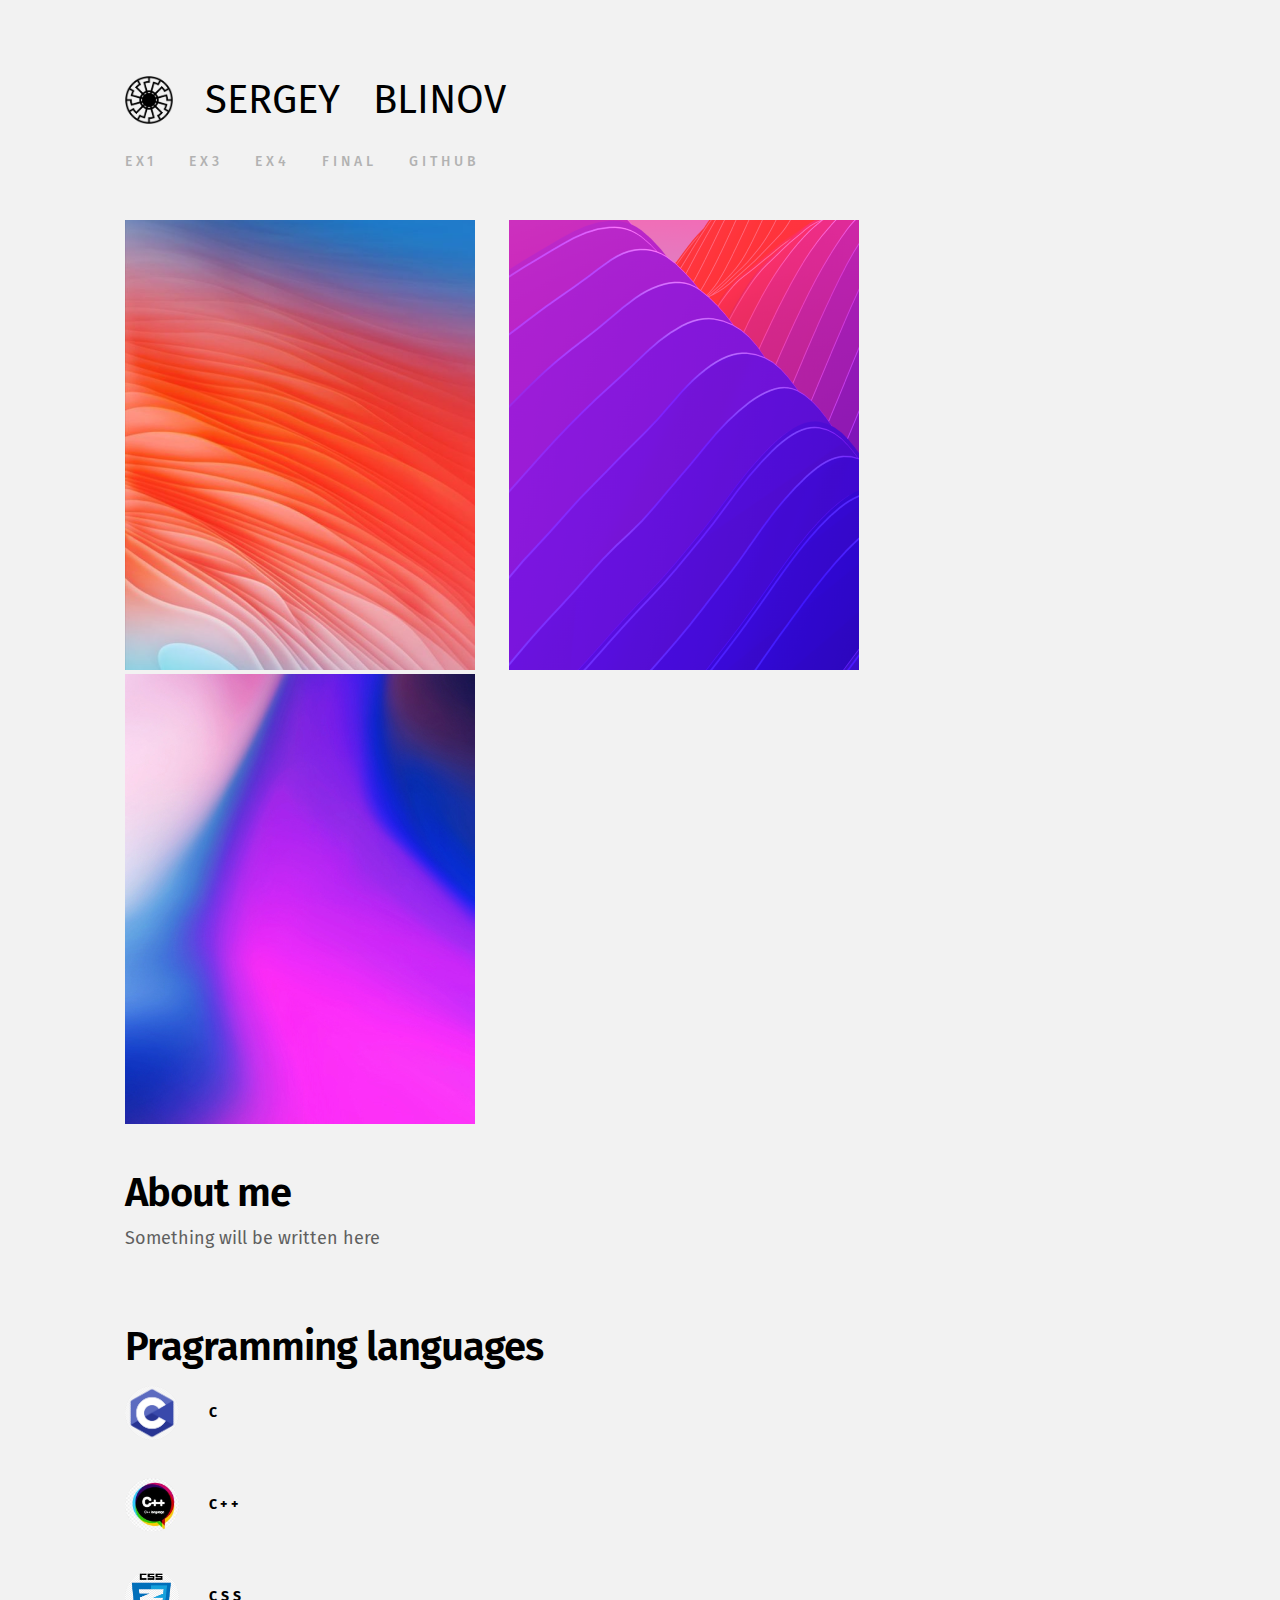
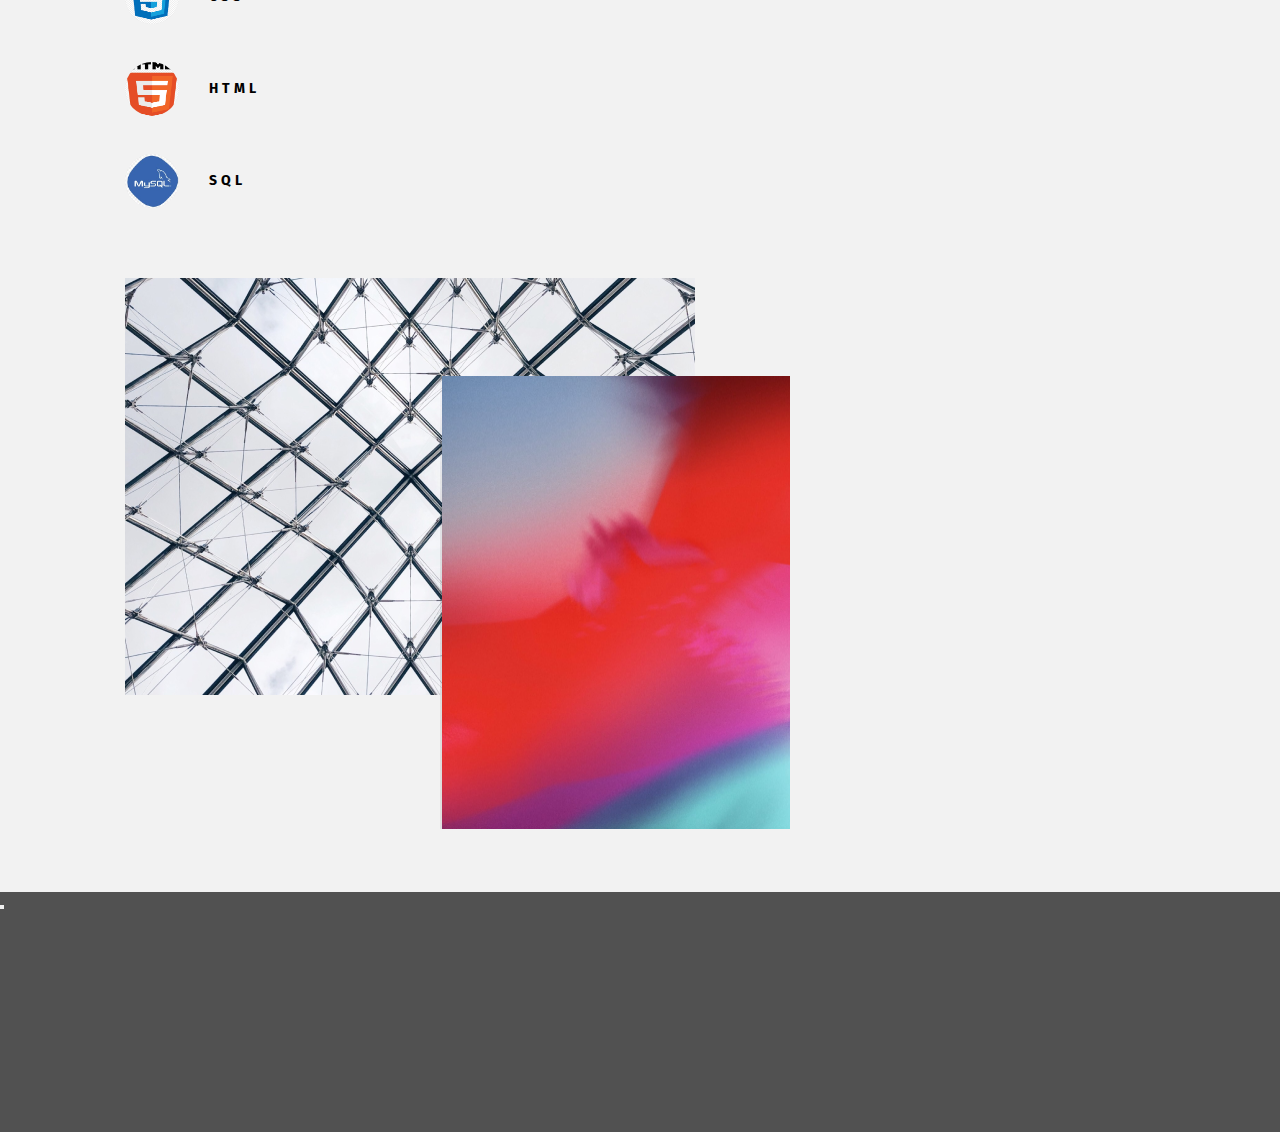
==== index.html @ 4a15f1aa "first commit" ====
<!DOCTYPE html>
<html>
    <head>
        <title>Sergey - ex.2</title>
        <link rel="stylesheet" href="includes/style.css">
        <meta charset="UTF-8">
        <link href="http://fonts.googleapis.com/css?family=Fira+Sans" rel="stylesheet">
    </head>
    <body>
      <div id="wrapper">
        <header>
            <a href="#" id="logo"><span>Sergey &nbsp; Blinov</span></a>
        </header>           
        <nav>                                                    <!--link:ex,git,others-->
            <a href="exercises/ex1/index.html">ex1</a>
            <a href="#">ex3</a>
            <a href="#">ex4</a>
            <a href="#">final</a>
            <a href="#">github</a>
        </nav>
        <main>
            <section >                                              <!--pic of me?-->
                <img src="images/Placeholder1.png" alt="placeholder1" title="placeholder1">
                <img src="images/Placeholder2.png" alt="placeholder2" title="placeholder2">
                <img src="images/Placeholder3.jpg" alt="placeholder3" title="placeholder3">
            </section>
            <section>                                               <!--about me-->
                <h2>About me</h2>
                <p>Something will be written here</p>
            </section>
            <section>
                <h2>Pragramming languages</h2>                                              <!--programming languages-->
                <ul>
                    <li><img src="images/c.png" alt="c" title="c">c</li>
                    <li><img src="images/c++.png" alt="c++" title="c++">c++</li>
                    <li><img src="images/css.png" alt="css" title="css">css</li>
                    <li><img src="images/html.png" alt="html" title="html">html</li>
                    <li><img src="images/mysql.jpg" alt="mysql" title="mysql">sql</li>
                </ul>
            </section >
            
            <section class="img_on_img">                                               <!--photo or video-->
                <img class="image1" src="images/Placeholder4.png" alt="Placeholder4" title="placeholder4">
                <img class="image2" src="images/Placeholder5.png" alt="Placeholder5" title="placeholder5">
            </section>
        </main>
      </div>
      <footer>
          <section>
              <button></button>
              <a href=""></a>
              <a href=""></a>
              <a href=""></a>
              <a href=""></a>
          </section>
          <section>
                <a href=""></a>
                <a href=""></a>
                <a href=""></a>
                <a href=""></a>
          </section>
      </footer>
    </body>
</html>
---- includes/style.css ----
*{
    margin: 0;
    padding: 0;
    font-style: normal;


}
header,main,footer,nav,aside,section,div{
    display: block;
}

/*body */

body {
    background-color: #F2F2F2;
    font-family: fira sans;
}

#wrapper{
    margin: 76px 125px 193px 125px;
}

a{
    text-decoration: none;
}

     /* logo */

#logo {
    background-image: url("../images/logo.png");
    background-size: contain;
    background-repeat: no-repeat;
    width: 88px;
    height: 88px;
    text-transform: uppercase;
    font-size: 40px;
    fill: solid;                     
    color: black;
}
#logo span{
    padding-left: 80px;
}

/*nav*/

nav{
font-weight: 500;
font-size: 14px;
line-height: 24px;
letter-spacing: 4px;
text-transform: uppercase;
padding-top: 26px;
padding-bottom: 46px;
}

nav a{
    padding-right:24px;
    color: #222222;
    opacity: 0.3;
}

nav a:hover{
    color: #1434E1;
}

/*pictures*/

section img{
    width: 350px;
    height: 450px;
    margin-right: 30px;

}

/*about me*/

section h2{
    width: 539px;
    height: 48px;
    font-weight: 600;
    font-size: 40px;
    line-height: 50px;
    letter-spacing: -1px;
    padding-right: 30px;
    padding-top: 40px;
    padding-bottom: 8px;
}

section p{
    width: 730px;
    height: 58px;
    font-size: 18px;
    line-height: 28px;
    color: #222222;
    opacity: 0.7;
}

/*languages*/

section ul{
    padding-inline-start: 0px;
    font-weight: bold;
    list-style: none;
    font-weight: 500;
    font-size: 14px;
    line-height: 24px;
    letter-spacing: 4px;
    text-transform: uppercase;
    align-items: center;
color: #000000;
}

section li{
    padding-top: 8px; 
    padding-bottom: 30px;
    font-weight: bold;
    
}

section li img{
    vertical-align: middle;
    width: 54px;
    height: 54px;
    background: #E5E5E5;
    border-radius: 34px;

}

.img_on_img{
    position: relative;
    top: 0px;
    left: 0px;
   padding-top: 40px;
}  
.image1{
    position: relative;
    top: 0px;
    left: 0px;
    width: 570px;
    height: 417px;
    

}

.image2{
    position: absolute;
    top: 138px;
    left: 315px;
    width: 350px;
    height: 453px;
    
}

footer{
    width: 100%;
    height: 240px;
    background: #515151;
}
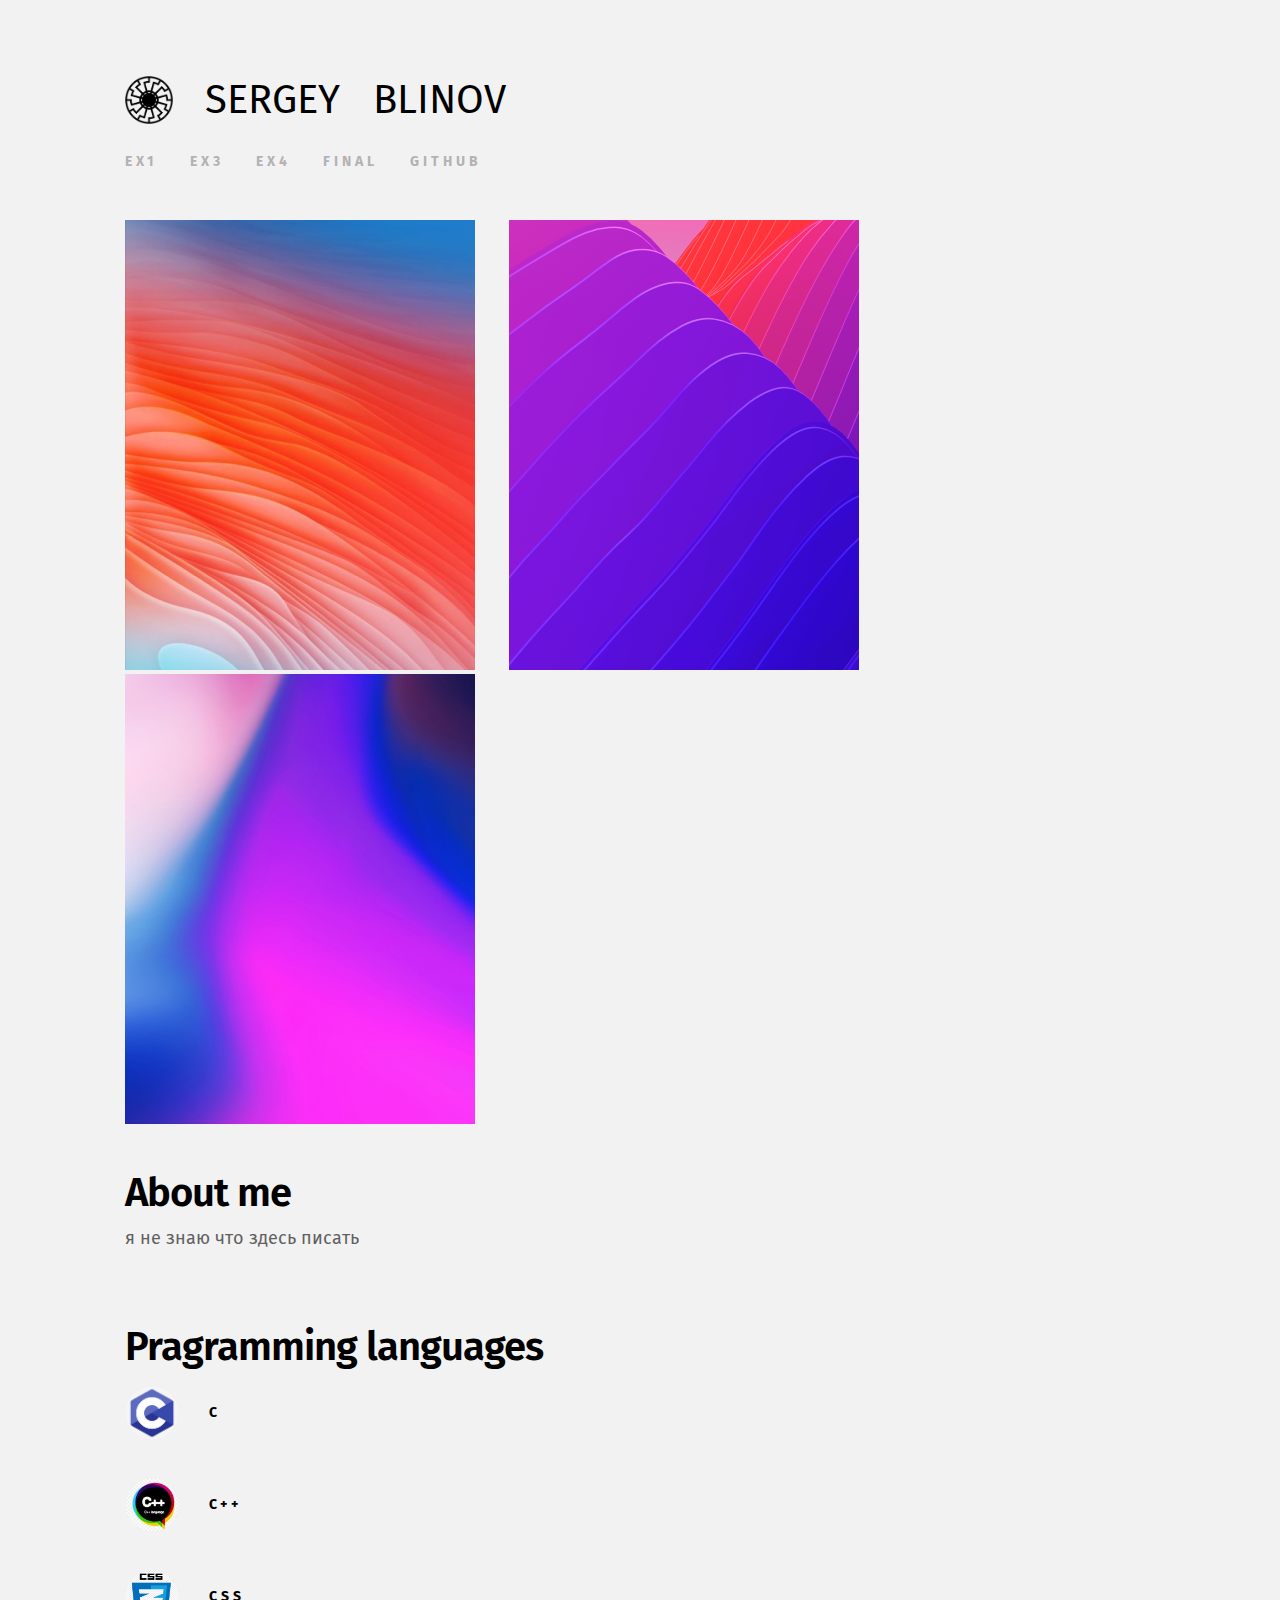
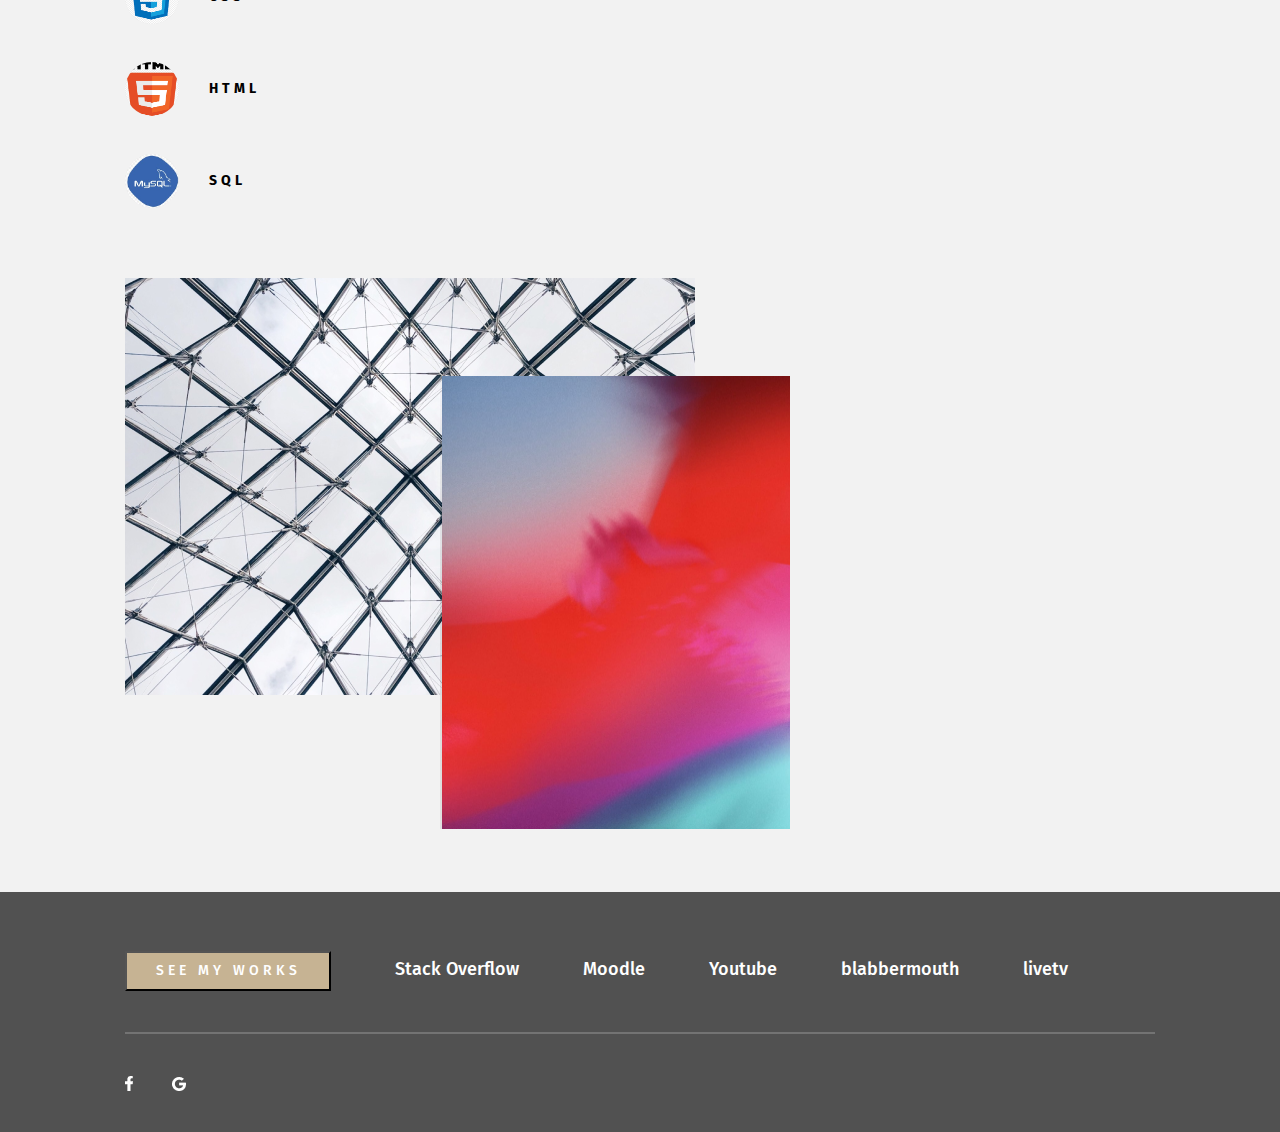
==== commit c211427d: "update" ====
--- a/index.html
+++ b/index.html
@@ -26,7 +26,7 @@
             </section>
             <section>                                               <!--about me-->
                 <h2>About me</h2>
-                <p>Something will be written here</p>
+                <p>я не знаю что здесь писать</p>
             </section>
             <section>
                 <h2>Pragramming languages</h2>                                              <!--programming languages-->
@@ -46,18 +46,19 @@
         </main>
       </div>
       <footer>
-          <section>
-              <button></button>
-              <a href=""></a>
-              <a href=""></a>
-              <a href=""></a>
-              <a href=""></a>
+          <section id="footer_nav" class="position">
+              
+              <a href="https://github.com/sergeyblinov36/Home-page"><button>See my works</button></a>
+              <a href="https://stackoverflow.com/">Stack Overflow</a>
+              <a href="http://online.shenkar.ac.il">Moodle</a>
+              <a href="https://www.youtube.com/">Youtube</a>
+              <a href="http://www.blabbermouth.net">blabbermouth</a>
+              <a href="http://livetv.sx/enx/">livetv</a>
           </section>
-          <section>
-                <a href=""></a>
-                <a href=""></a>
-                <a href=""></a>
-                <a href=""></a>
+          <hr>
+          <section id="social" class="position">
+                <a href="https://www.facebook.com/blinov1"><img id="facebook" src="images/facebook.png"></a>
+                <a href="https://www.google.com/"><img id="google" src="images/google.png"></a>
           </section>
       </footer>
     </body>
--- a/includes/style.css
+++ b/includes/style.css
@@ -57,6 +57,9 @@
     padding-right:24px;
     color: #222222;
     opacity: 0.3;
+    font-family: Fira Sans;
+font-style: normal;
+font-weight:bold;
 }
 
 nav a:hover{
@@ -156,3 +159,68 @@
     height: 240px;
     background: #515151;
 }
+
+.position {
+    margin-left: 125px 
+}
+
+#footer_nav{
+    padding-top: 59px;
+   padding-bottom: 41px;
+    font-weight: 500;
+    font-size: 18px;
+    line-height: 28px;
+}
+
+#footer_nav a{
+    color: #ffffff;
+    padding-right: 59px;
+}
+
+#footer_nav button{
+    height: 40px;
+    width: 206px;
+    background: #C6B393;
+    font-family: Fira Sans;
+font-style: normal;
+font-weight: 500;
+font-size: 14px;
+line-height: 24px;
+text-align: center;
+letter-spacing: 4px;
+text-transform: uppercase;
+color: #ffffff;
+}
+
+hr{
+
+
+height: 1px;
+margin-inline-start: 125px;
+margin-inline-end: 125px;
+mix-blend-mode: normal;
+opacity: 0.2;
+border: 1px solid #FFFFFF;
+box-sizing: border-box;
+}
+
+
+#social{
+    margin-top: 42px;
+}
+
+#social a{
+ padding-right: 5px;
+ 
+}
+
+#facebook{
+    height: 15px;
+    width: 8px;
+   
+}
+
+#google{
+    height: 14px;
+    width: 14px;
+}
